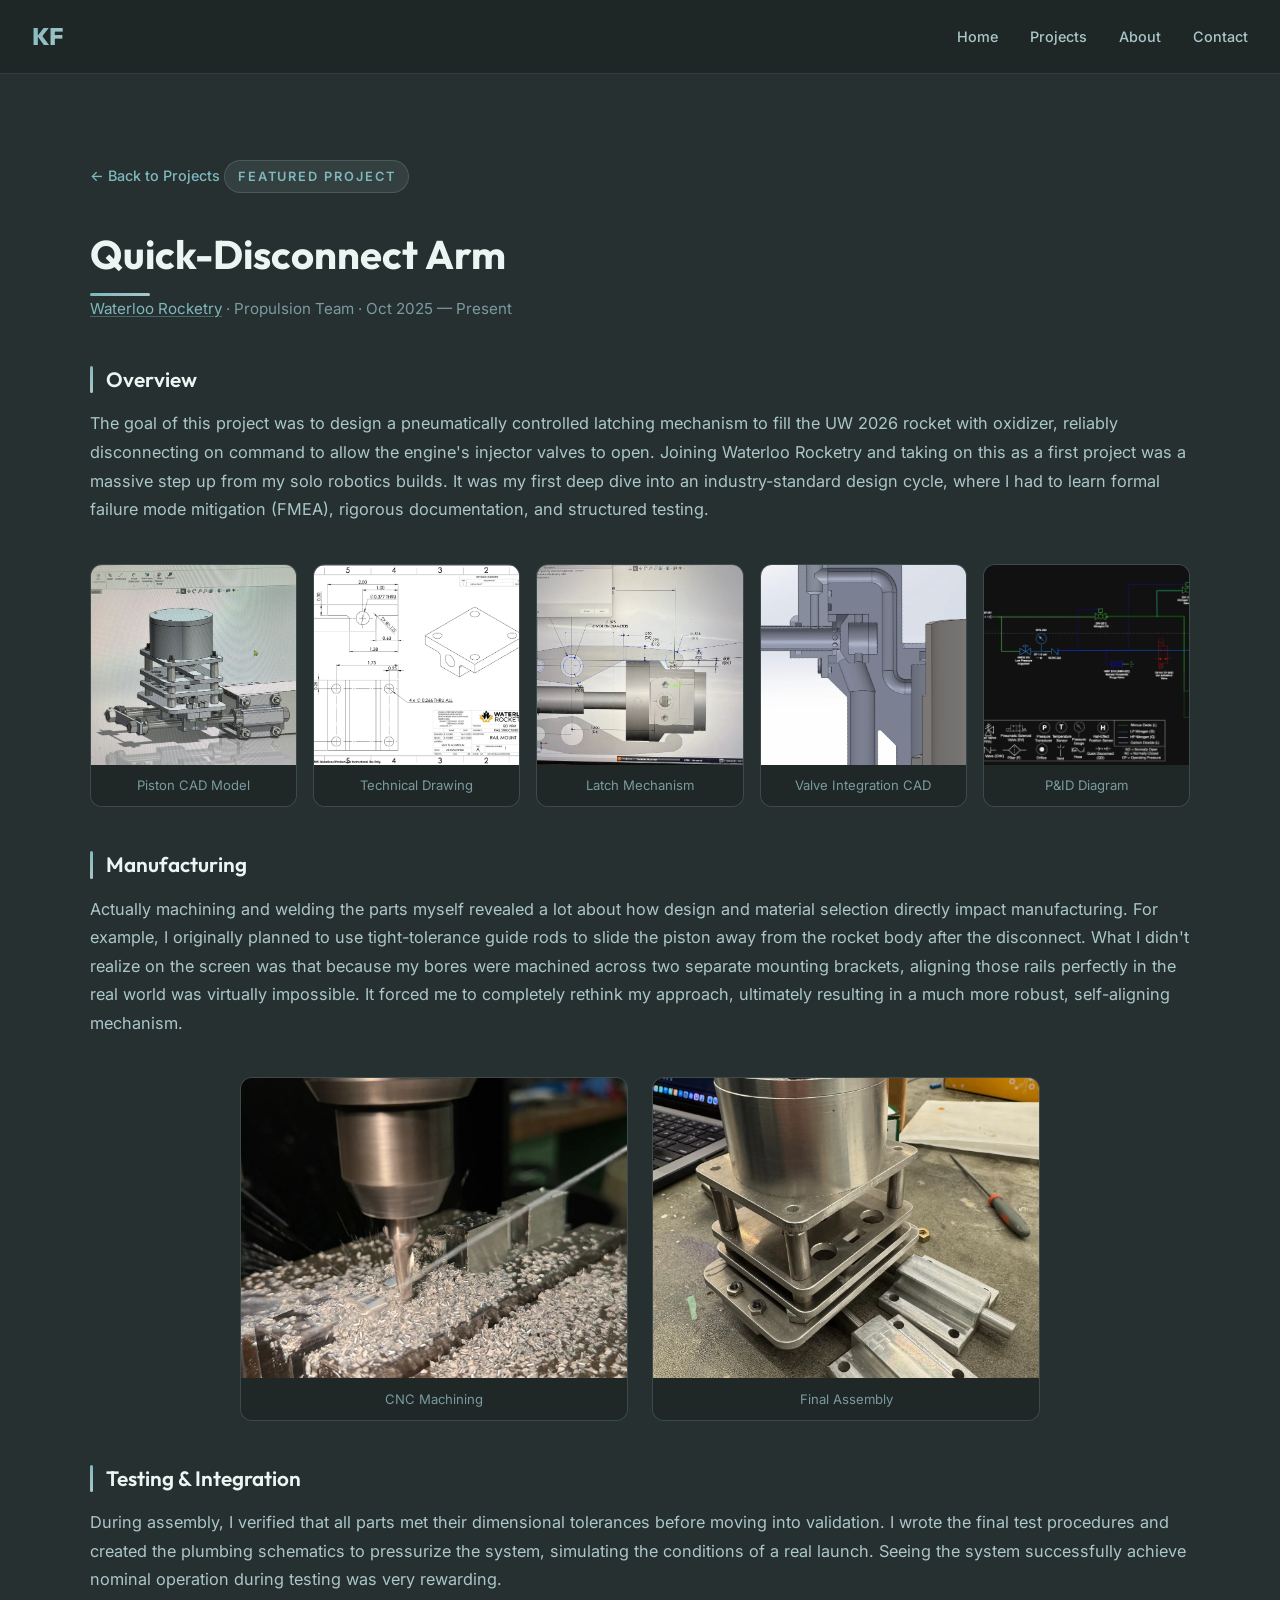
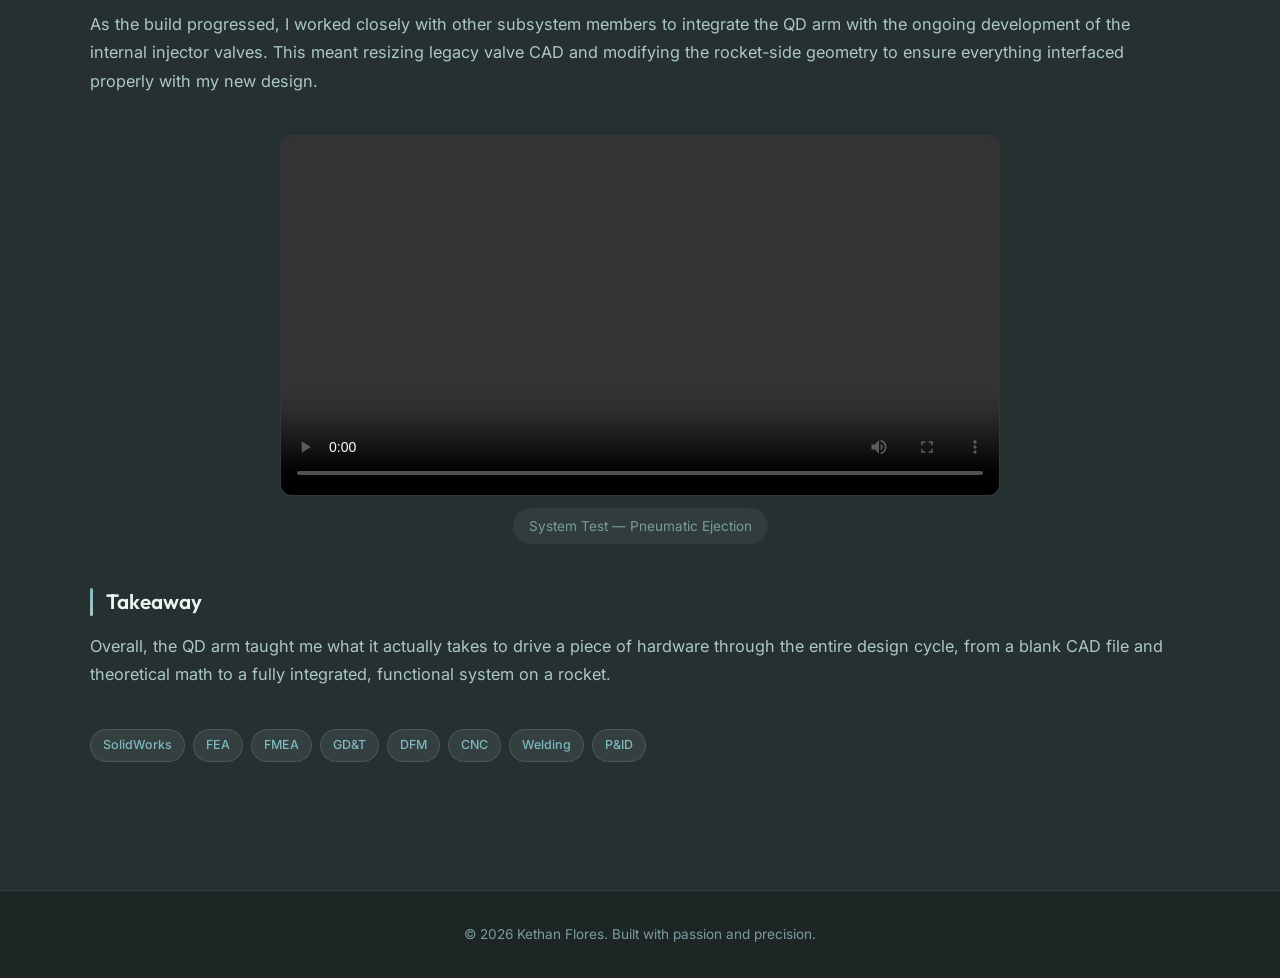
==== qd.html @ 513b64ce "done 2" ====
<!DOCTYPE html>
<html lang="en">
<head>
  <meta charset="UTF-8">
  <meta name="viewport" content="width=device-width, initial-scale=1.0">
  <title>Quick-Disconnect Arm | Kethan Flores</title>
  <meta name="description" content="Deep dive into the Quick-Disconnect Arm — a pneumatically controlled latching mechanism for the UW 2026 rocket oxidizer fill system.">
  <meta property="og:title" content="Quick-Disconnect Arm | Kethan Flores">
  <meta property="og:description" content="Pneumatically controlled latching mechanism for the UW 2026 rocket oxidizer fill system.">
  <meta property="og:type" content="article">
  <link rel="preconnect" href="https://fonts.googleapis.com">
  <link rel="preconnect" href="https://fonts.gstatic.com" crossorigin>
  <link href="https://fonts.googleapis.com/css2?family=Inter:wght@300;400;500;600&family=Outfit:wght@400;500;600;700;800&display=swap" rel="stylesheet">
  <link rel="stylesheet" href="style.css">
</head>
<body>

  <!-- ========== NAV ========== -->
  <nav id="navbar" class="navbar">
    <a href="index.html" class="nav-logo">KF</a>
    <button id="nav-toggle" class="nav-toggle" aria-label="Toggle navigation">
      <span></span><span></span><span></span>
    </button>
    <ul id="nav-links" class="nav-links">
      <li class="nav-close-item"><button id="nav-close" class="nav-close" aria-label="Close menu">&times;</button></li>
      <li><a href="index.html">Home</a></li>
      <li><a href="index.html#projects">Projects</a></li>
      <li><a href="index.html#about">About</a></li>
      <li><a href="index.html#contact">Contact</a></li>
    </ul>
  </nav>

  <!-- ========== PROJECT DETAIL ========== -->
  <section class="section detail-page">
    <div class="container">
      <a href="index.html#projects" class="back-link">&larr; Back to Projects</a>

      <span class="project-label">Featured Project</span>
      <h1 class="section-title detail-title">Quick-Disconnect Arm</h1>
      <p class="project-context"><a href="https://www.waterloorocketry.com/" target="_blank" rel="noopener" class="inline-link">Waterloo Rocketry</a> · Propulsion Team · Oct 2025 — Present</p>

      <!-- Overview -->
      <div class="showcase-block">
        <h2>Overview</h2>
        <p>The goal of this project was to design a pneumatically controlled latching mechanism to fill the UW 2026 rocket with oxidizer, reliably disconnecting on command to allow the engine's injector valves to open. Joining Waterloo Rocketry and taking on this as a first project was a massive step up from my solo robotics builds. It was my first deep dive into an industry-standard design cycle, where I had to learn formal failure mode mitigation (FMEA), rigorous documentation, and structured testing.</p>
      </div>

      <!-- Image Gallery -->
      <div class="showcase-gallery">
        <div class="gallery-item" data-full="assets/qd_piston_cad.webp">
          <img src="assets/qd_piston_cad.webp" alt="QD Arm — Piston CAD model" loading="lazy">
          <span class="gallery-caption">Piston CAD Model</span>
        </div>
        <div class="gallery-item" data-full="assets/qd_drawing.webp">
          <img src="assets/qd_drawing.webp" alt="QD Arm — Technical drawing" loading="lazy">
          <span class="gallery-caption">Technical Drawing</span>
        </div>
        <div class="gallery-item" data-full="assets/qd_latch.webp">
          <img src="assets/qd_latch.webp" alt="QD Arm — Latch mechanism" loading="lazy">
          <span class="gallery-caption">Latch Mechanism</span>
        </div>
        <div class="gallery-item" data-full="assets/qd_valve_integration_cad.webp">
          <img src="assets/qd_valve_integration_cad.webp" alt="QD Arm — Valve integration CAD" loading="lazy">
          <span class="gallery-caption">Valve Integration CAD</span>
        </div>
        <div class="gallery-item" data-full="assets/qd_pid.webp">
          <img src="assets/qd_pid.webp" alt="QD Arm — P&ID diagram" loading="lazy">
          <span class="gallery-caption">P&amp;ID Diagram</span>
        </div>
      </div>

      <!-- Manufacturing -->
      <div class="showcase-block">
        <h2>Manufacturing</h2>
        <p>Actually machining and welding the parts myself revealed a lot about how design and material selection directly impact manufacturing. For example, I originally planned to use tight-tolerance guide rods to slide the piston away from the rocket body after the disconnect. What I didn't realize on the screen was that because my bores were machined across two separate mounting brackets, aligning those rails perfectly in the real world was virtually impossible. It forced me to completely rethink my approach, ultimately resulting in a much more robust, self-aligning mechanism.</p>
      </div>

      <!-- Manufacturing images -->
      <div class="showcase-gallery showcase-gallery--centered">
        <div class="gallery-item gallery-item--wide" data-full="assets/qd_cnc.webp">
          <img src="assets/qd_cnc.webp" alt="QD Arm — CNC machining" loading="lazy">
          <span class="gallery-caption">CNC Machining</span>
        </div>
        <div class="gallery-item gallery-item--wide" data-full="assets/qd_assembly.webp">
          <img src="assets/qd_assembly.webp" alt="QD Arm — Final assembly" loading="lazy">
          <span class="gallery-caption">Final Assembly</span>
        </div>
      </div>

      <!-- Testing & Integration -->
      <div class="showcase-block">
        <h2>Testing &amp; Integration</h2>
        <p>During assembly, I verified that all parts met their dimensional tolerances before moving into validation. I wrote the final test procedures and created the plumbing schematics to pressurize the system, simulating the conditions of a real launch. Seeing the system successfully achieve nominal operation during testing was very rewarding.</p>
        <p>As the build progressed, I worked closely with other subsystem members to integrate the QD arm with the ongoing development of the internal injector valves. This meant resizing legacy valve CAD and modifying the rocket-side geometry to ensure everything interfaced properly with my new design.</p>
      </div>

      <!-- Test video -->
      <div class="showcase-video">
        <video controls preload="auto" playsinline>
          <source src="assets/qd_test.mp4" type="video/mp4">
          <source src="assets/qd_test.mov" type="video/quicktime">
          Your browser does not support the video tag.
        </video>
        <span class="gallery-caption">System Test — Pneumatic Ejection</span>
      </div>

      <!-- Takeaway -->
      <div class="showcase-block">
        <h2>Takeaway</h2>
        <p>Overall, the QD arm taught me what it actually takes to drive a piece of hardware through the entire design cycle, from a blank CAD file and theoretical math to a fully integrated, functional system on a rocket.</p>
      </div>

      <div class="project-tags">
        <span class="tag">SolidWorks</span>
        <span class="tag">FEA</span>
        <span class="tag">FMEA</span>
        <span class="tag">GD&amp;T</span>
        <span class="tag">DFM</span>
        <span class="tag">CNC</span>
        <span class="tag">Welding</span>
        <span class="tag">P&amp;ID</span>
      </div>
    </div>
  </section>

  <!-- ========== FOOTER ========== -->
  <footer class="footer">
    <p>&copy; 2026 Kethan Flores. Built with passion and precision.</p>
  </footer>

  <!-- Lightbox overlay -->
  <div id="lightbox" class="lightbox" aria-hidden="true">
    <button class="lightbox-close" aria-label="Close lightbox">&times;</button>
    <img class="lightbox-img" src="" alt="Full-size image">
  </div>

  <script src="script.js"></script>
</body>
</html>
---- style.css ----
/* ============================================================
   DESIGN TOKENS — Cool Dark Palette
   ============================================================ */
:root {
  /* Palette from palette.png */
  --color-charcoal: #2d3333;
  --color-steel: #415a62;
  --color-grey-blue: #abc7c9;
  --color-offwhite: #e9f6f2;

  /* Derived palette */
  --bg-primary: #1e2525;
  --bg-secondary: #263030;
  --bg-card: rgba(65, 90, 98, 0.18);
  --border-glass: rgba(171, 199, 201, 0.15);
  --text-primary: #e9f6f2;
  --text-secondary: #abc7c9;
  --text-muted: #7a9ba0;
  --accent-1: #abc7c9;
  --accent-2: #7eb8bd;
  --accent-3: #415a62;
  --gradient-hero: linear-gradient(135deg, #1e2525 0%, #263030 40%, #2d3333 100%);
  --gradient-accent: linear-gradient(135deg, var(--accent-2), var(--accent-1));
  --gradient-card: linear-gradient(135deg, rgba(65,90,98,0.12), rgba(171,199,201,0.06));
  --shadow-glow: 0 0 40px rgba(171, 199, 201, 0.08);

  /* Typography */
  --font-heading: 'Outfit', sans-serif;
  --font-body: 'Inter', sans-serif;

  /* Spacing */
  --section-pad: clamp(4rem, 10vw, 8rem);
  --container-max: 1100px;

  /* Transitions */
  --ease-out: cubic-bezier(0.16, 1, 0.3, 1);
}

/* ============================================================
   RESET & BASE
   ============================================================ */
*, *::before, *::after { margin: 0; padding: 0; box-sizing: border-box; }

html {
  scroll-behavior: smooth;
  scroll-padding-top: 5rem;
}

body {
  font-family: var(--font-body);
  background: var(--bg-primary);
  color: var(--text-primary);
  line-height: 1.7;
  overflow-x: hidden;
  -webkit-font-smoothing: antialiased;
}

a { color: inherit; text-decoration: none; }
ul { list-style: none; }
img { max-width: 100%; display: block; }

::selection {
  background: rgba(171, 199, 201, 0.3);
  color: #e9f6f2;
}

/* Inline links (e.g. Waterloo Rocketry) */
.inline-link {
  color: var(--accent-2);
  text-decoration: underline;
  text-decoration-color: rgba(126, 184, 189, 0.4);
  text-underline-offset: 2px;
  transition: text-decoration-color 0.3s;
}

.inline-link:hover {
  text-decoration-color: var(--accent-2);
}

/* ============================================================
   SCROLLBAR
   ============================================================ */
::-webkit-scrollbar { width: 6px; }
::-webkit-scrollbar-track { background: var(--bg-primary); }
::-webkit-scrollbar-thumb { background: var(--accent-3); border-radius: 3px; }

/* ============================================================
   NAVBAR
   ============================================================ */
.navbar {
  position: fixed;
  top: 0; left: 0; right: 0;
  z-index: 1000;
  display: flex;
  align-items: center;
  justify-content: space-between;
  padding: 1rem 2rem;
  backdrop-filter: blur(16px);
  -webkit-backdrop-filter: blur(16px);
  background: rgba(30, 37, 37, 0.85);
  border-bottom: 1px solid var(--border-glass);
  transition: background 0.3s, box-shadow 0.3s;
}

.navbar.scrolled {
  background: rgba(30, 37, 37, 0.95);
  box-shadow: 0 4px 30px rgba(0, 0, 0, 0.2);
}

.nav-logo {
  font-family: var(--font-heading);
  font-weight: 800;
  font-size: 1.5rem;
  background: var(--gradient-accent);
  -webkit-background-clip: text;
  -webkit-text-fill-color: transparent;
  background-clip: text;
}

.nav-links {
  display: flex;
  gap: 2rem;
}

.nav-links a {
  font-size: 0.9rem;
  font-weight: 500;
  color: var(--text-secondary);
  position: relative;
  transition: color 0.3s;
}

.nav-links a::after {
  content: '';
  position: absolute;
  bottom: -4px; left: 0;
  width: 0; height: 2px;
  background: var(--gradient-accent);
  border-radius: 1px;
  transition: width 0.3s var(--ease-out);
}

.nav-links a:hover,
.nav-links a.active {
  color: var(--text-primary);
}

.nav-links a:hover::after,
.nav-links a.active::after {
  width: 100%;
}

/* Mobile toggle */
.nav-toggle {
  display: none;
  background: none;
  border: none;
  cursor: pointer;
  flex-direction: column;
  gap: 5px;
  padding: 4px;
  z-index: 1002;
}

.nav-toggle span {
  display: block;
  width: 24px; height: 2px;
  background: var(--text-primary);
  border-radius: 2px;
  transition: transform 0.3s, opacity 0.3s;
}

.nav-toggle.open span:nth-child(1) { transform: translateY(7px) rotate(45deg); }
.nav-toggle.open span:nth-child(2) { opacity: 0; }
.nav-toggle.open span:nth-child(3) { transform: translateY(-7px) rotate(-45deg); }

/* Close button inside mobile menu — hidden on desktop */
.nav-close-item {
  display: none;
}

.nav-close {
  background: none;
  border: 2px solid var(--border-glass);
  color: var(--text-primary);
  font-size: 1.8rem;
  width: 44px;
  height: 44px;
  border-radius: 50%;
  cursor: pointer;
  display: flex;
  align-items: center;
  justify-content: center;
  transition: border-color 0.3s, background 0.3s;
  line-height: 1;
}

.nav-close:hover {
  border-color: var(--accent-2);
  background: rgba(171, 199, 201, 0.1);
}

/* ============================================================
   HERO
   ============================================================ */
.hero {
  position: relative;
  min-height: 100vh;
  display: flex;
  align-items: center;
  justify-content: center;
  background: var(--gradient-hero);
  overflow: hidden;
}

#hero-canvas {
  position: absolute;
  inset: 0;
  width: 100%;
  height: 100%;
  pointer-events: none;
  opacity: 0.35;
}

.hero-content {
  position: relative;
  z-index: 1;
  display: flex;
  align-items: center;
  gap: 4rem;
  padding: 2rem;
  max-width: var(--container-max);
  width: 100%;
}

.hero-text {
  flex: 1;
}

.hero-greeting {
  font-size: clamp(1rem, 2vw, 1.25rem);
  color: var(--accent-2);
  font-weight: 500;
  letter-spacing: 0.05em;
  margin-bottom: 0.5rem;
}

.hero-name {
  font-family: var(--font-heading);
  font-size: clamp(2.5rem, 7vw, 5rem);
  font-weight: 800;
  line-height: 1.1;
  background: linear-gradient(135deg, #e9f6f2 0%, #abc7c9 50%, #7eb8bd 100%);
  -webkit-background-clip: text;
  -webkit-text-fill-color: transparent;
  background-clip: text;
  margin-bottom: 1rem;
}

.hero-tagline {
  font-size: clamp(1rem, 2.5vw, 1.35rem);
  color: var(--text-secondary);
  font-weight: 300;
  margin-bottom: 0.75rem;
}

.hero-sub {
  font-size: 1rem;
  color: var(--text-muted);
  max-width: 480px;
  margin-bottom: 2rem;
  line-height: 1.6;
}

.hero-links {
  display: flex;
  gap: 1rem;
  flex-wrap: wrap;
}

/* Hero portrait — larger */
.hero-portrait {
  flex: 0 0 340px;
  width: 340px;
  height: 420px;
  border-radius: 24px;
  overflow: hidden;
  border: 3px solid var(--color-steel);
  box-shadow: 0 20px 60px rgba(0, 0, 0, 0.3), 0 0 80px rgba(171, 199, 201, 0.06);
  position: relative;
}

.hero-portrait::before {
  content: '';
  position: absolute;
  inset: -3px;
  border-radius: 27px;
  background: var(--gradient-accent);
  z-index: -1;
  opacity: 0.3;
}

.hero-portrait img {
  width: 100%;
  height: 100%;
  object-fit: cover;
}

/* Buttons */
.btn {
  display: inline-flex;
  align-items: center;
  gap: 0.5rem;
  padding: 0.75rem 1.75rem;
  border-radius: 50px;
  font-family: var(--font-body);
  font-size: 0.95rem;
  font-weight: 600;
  transition: transform 0.3s var(--ease-out), box-shadow 0.3s;
  cursor: pointer;
}

.btn-primary {
  background: var(--gradient-accent);
  color: #1e2525;
  border: none;
}

.btn-primary:hover {
  transform: translateY(-2px);
  box-shadow: 0 8px 30px rgba(171, 199, 201, 0.25);
}

.btn-outline {
  background: transparent;
  color: var(--text-primary);
  border: 1.5px solid var(--border-glass);
  backdrop-filter: blur(8px);
}

.btn-outline:hover {
  border-color: var(--accent-1);
  transform: translateY(-2px);
  box-shadow: 0 8px 30px rgba(171, 199, 201, 0.1);
}

/* Scroll indicator */
.scroll-indicator {
  position: absolute;
  bottom: 2rem;
  left: 50%;
  transform: translateX(-50%);
  z-index: 1;
}

.scroll-indicator span {
  display: block;
  width: 24px; height: 40px;
  border: 2px solid var(--text-muted);
  border-radius: 12px;
  position: relative;
}

.scroll-indicator span::after {
  content: '';
  position: absolute;
  top: 6px; left: 50%;
  transform: translateX(-50%);
  width: 4px; height: 8px;
  background: var(--accent-1);
  border-radius: 2px;
  animation: scrollPulse 2s ease-in-out infinite;
}

@keyframes scrollPulse {
  0%, 100% { opacity: 1; transform: translateX(-50%) translateY(0); }
  50% { opacity: 0.3; transform: translateX(-50%) translateY(12px); }
}

/* ============================================================
   SECTIONS (shared)
   ============================================================ */
.section {
  padding: var(--section-pad) 2rem;
}

.container {
  max-width: var(--container-max);
  margin: 0 auto;
}

.section-title {
  font-family: var(--font-heading);
  font-size: clamp(1.75rem, 4vw, 2.5rem);
  font-weight: 700;
  margin-bottom: 1rem;
  position: relative;
  display: inline-block;
  color: var(--text-primary);
}

.section-title::after {
  content: '';
  position: absolute;
  bottom: -8px; left: 0;
  width: 60px; height: 3px;
  background: var(--gradient-accent);
  border-radius: 2px;
}

/* Centered section titles — override underline position */
.section-title[style*="text-align:center"]::after {
  left: 50%;
  transform: translateX(-50%);
}

/* Glass cards */
.glass-card {
  background: var(--gradient-card);
  border: 1px solid var(--border-glass);
  backdrop-filter: blur(12px);
  -webkit-backdrop-filter: blur(12px);
  border-radius: 16px;
  padding: 2rem;
  transition: transform 0.4s var(--ease-out), border-color 0.4s, box-shadow 0.4s;
}

.glass-card:hover {
  transform: translateY(-4px);
  border-color: rgba(171, 199, 201, 0.3);
  box-shadow: var(--shadow-glow);
}

/* ============================================================
   PROJECT CARDS — Main page compact layout
   ============================================================ */
.projects-section {
  background: var(--bg-secondary);
}

.projects-intro {
  text-align: center;
  color: var(--text-secondary);
  font-size: 1.1rem;
  margin-bottom: 3rem;
}

.project-cards {
  display: flex;
  flex-direction: column;
  gap: 2.5rem;
}

.project-card {
  display: grid;
  grid-template-columns: 420px 1fr;
  gap: 2.5rem;
  background: var(--gradient-card);
  border: 1px solid var(--border-glass);
  border-radius: 20px;
  overflow: hidden;
  transition: border-color 0.4s, box-shadow 0.4s;
}

.project-card:hover {
  border-color: rgba(171, 199, 201, 0.3);
  box-shadow: 0 12px 50px rgba(0, 0, 0, 0.2), var(--shadow-glow);
}

.project-card--reverse {
  grid-template-columns: 1fr 420px;
}

.project-card--reverse .project-card__image {
  order: 2;
}

.project-card--reverse .project-card__body {
  order: 1;
}

.project-card__image {
  overflow: hidden;
  min-height: 320px;
}

.project-card__image img {
  width: 100%;
  height: 100%;
  object-fit: cover;
  transition: transform 0.6s var(--ease-out);
}

.project-card:hover .project-card__image img {
  transform: scale(1.04);
}

.project-card__body {
  padding: 2rem 2.5rem 2rem 0;
  display: flex;
  flex-direction: column;
  justify-content: center;
  text-align: left;
}

.project-card--reverse .project-card__body {
  padding: 2rem 0 2rem 2.5rem;
}

.project-card__title {
  font-family: var(--font-heading);
  font-size: 1.6rem;
  font-weight: 700;
  color: var(--text-primary);
  margin-bottom: 0.5rem;
}

.project-card__context {
  color: var(--text-muted);
  font-size: 0.9rem;
  margin-bottom: 1rem;
}

.project-card__desc {
  color: var(--text-secondary);
  font-size: 0.98rem;
  line-height: 1.7;
  margin-bottom: 1.25rem;
  text-align: left;
}

.project-card__cta {
  align-self: flex-start;
  margin-top: 0.75rem;
}

/* Project label (pill) — always above the title as block */
.project-label {
  display: inline-block;
  width: fit-content;
  align-self: flex-start;
  font-size: 0.8rem;
  font-weight: 600;
  text-transform: uppercase;
  letter-spacing: 0.15em;
  color: var(--accent-2);
  margin-bottom: 0.5rem;
  padding: 0.3rem 0.8rem;
  background: rgba(171, 199, 201, 0.1);
  border: 1px solid rgba(171, 199, 201, 0.2);
  border-radius: 50px;
}

.project-context {
  color: var(--text-muted);
  font-size: 0.95rem;
  margin-bottom: 2.5rem;
  font-weight: 400;
  text-align: left;
}

/* ============================================================
   PROJECT SHOWCASE — Detail pages
   ============================================================ */
.project-showcase {
  background: var(--bg-secondary);
}

.project-showcase--alt {
  background: var(--bg-primary);
}

/* Showcase text blocks */
.showcase-block {
  margin-bottom: 2.5rem;
  text-align: left;
}

.showcase-block h2,
.showcase-block h3 {
  font-family: var(--font-heading);
  font-size: 1.3rem;
  font-weight: 600;
  margin-bottom: 0.75rem;
  color: var(--text-primary);
  position: relative;
  padding-left: 1rem;
}

.showcase-block h2::before,
.showcase-block h3::before {
  content: '';
  position: absolute;
  left: 0;
  top: 4px;
  bottom: 4px;
  width: 3px;
  background: var(--gradient-accent);
  border-radius: 2px;
}

.showcase-block p {
  color: var(--text-secondary);
  font-size: 1.02rem;
  line-height: 1.75;
  margin-bottom: 1rem;
  text-align: left;
}

.showcase-body {
  color: var(--text-secondary);
  font-size: 1.02rem;
  line-height: 1.75;
  margin-bottom: 1.5rem;
  text-align: left;
}

/* ============================================================
   IMAGE GALLERY
   ============================================================ */
.showcase-gallery {
  display: grid;
  grid-template-columns: repeat(auto-fill, minmax(200px, 1fr));
  gap: 1rem;
  margin-bottom: 2.5rem;
}

.showcase-gallery--wide {
  grid-template-columns: repeat(auto-fill, minmax(300px, 1fr));
}

/* Centered gallery — for manufacturing images */
.showcase-gallery--centered {
  display: grid;
  grid-template-columns: repeat(2, 1fr);
  gap: 1.5rem;
  margin-bottom: 2.5rem;
  max-width: 800px;
  margin-left: auto;
  margin-right: auto;
}

.gallery-item {
  position: relative;
  border-radius: 12px;
  overflow: hidden;
  border: 1px solid var(--border-glass);
  cursor: pointer;
  transition: box-shadow 0.4s var(--ease-out);
  background: rgba(65, 90, 98, 0.1);
}

/* FIX: No translateY or scale on hover — only box-shadow to avoid layout shift and text transform weirdness */
.gallery-item:hover {
  box-shadow: 0 12px 40px rgba(0, 0, 0, 0.2), 0 0 30px rgba(171, 199, 201, 0.06);
}

.gallery-item img {
  width: 100%;
  height: 200px;
  object-fit: cover;
  transition: transform 0.6s var(--ease-out);
}

.gallery-item:hover img {
  transform: scale(1.05);
}

.gallery-item--wide img {
  height: 300px;
}

.gallery-item--hero img {
  height: 400px;
}

.gallery-caption {
  display: block;
  padding: 0.6rem 0.8rem;
  font-size: 0.82rem;
  color: var(--text-muted);
  background: rgba(30, 37, 37, 0.85);
  text-align: center;
}

/* ============================================================
   VIDEO
   ============================================================ */
.showcase-video {
  margin-bottom: 2.5rem;
  text-align: center;
}

.showcase-video video {
  width: 100%;
  max-width: 720px;
  border-radius: 12px;
  border: 1px solid var(--border-glass);
  background: #1a2020;
  margin: 0 auto;
  display: block;
}

.showcase-video .gallery-caption {
  display: inline-block;
  margin-top: 0.75rem;
  padding: 0.4rem 1rem;
  background: rgba(171, 199, 201, 0.08);
  border-radius: 50px;
  font-size: 0.85rem;
}

/* ============================================================
   PROJECT TAGS
   ============================================================ */
.project-tags {
  display: flex;
  flex-wrap: wrap;
  gap: 0.5rem;
  margin-top: 0.5rem;
}

.tag {
  display: inline-block;
  padding: 0.3rem 0.75rem;
  font-size: 0.78rem;
  font-weight: 500;
  border-radius: 50px;
  background: rgba(171, 199, 201, 0.1);
  color: var(--accent-2);
  border: 1px solid rgba(171, 199, 201, 0.18);
  transition: background 0.3s;
}

.tag:hover {
  background: rgba(171, 199, 201, 0.2);
}

/* ============================================================
   DETAIL PAGE — shared styles for qd.html, tgse.html
   ============================================================ */
.detail-page {
  padding-top: calc(var(--section-pad) + 2rem);
  background: var(--bg-secondary);
}

.detail-title {
  display: block;
  margin-bottom: 0.5rem;
}

.back-link {
  display: inline-flex;
  align-items: center;
  gap: 0.5rem;
  color: var(--accent-2);
  font-size: 0.9rem;
  font-weight: 500;
  margin-bottom: 2rem;
  transition: color 0.3s;
}

.back-link:hover {
  color: var(--text-primary);
}

/* ============================================================
   ABOUT
   ============================================================ */
.about {
  background: var(--bg-secondary);
}

.about-layout {
  display: grid;
  grid-template-columns: 280px 1fr;
  gap: 3rem;
  align-items: center;
}

.about-portrait {
  width: 280px;
  height: 350px;
  border-radius: 20px;
  overflow: hidden;
  border: 3px solid var(--color-steel);
  box-shadow: 0 20px 60px rgba(0, 0, 0, 0.25), 0 0 60px rgba(171, 199, 201, 0.04);
  position: relative;
}

.about-portrait::before {
  content: '';
  position: absolute;
  inset: -3px;
  border-radius: 23px;
  background: var(--gradient-accent);
  z-index: -1;
  opacity: 0.2;
}

.about-portrait img {
  width: 100%;
  height: 100%;
  object-fit: cover;
}

.about-text .section-title {
  margin-bottom: 1.5rem;
}

.about-text p {
  color: var(--text-secondary);
  margin-bottom: 1rem;
  font-size: 1.02rem;
  line-height: 1.75;
  text-align: left;
}

.about-text strong {
  color: var(--text-primary);
}

/* ============================================================
   CONTACT
   ============================================================ */
.contact {
  background: var(--bg-primary);
  text-align: center;
}

.contact-intro {
  color: var(--text-secondary);
  font-size: 1.1rem;
  margin-bottom: 2.5rem;
}

.contact-links {
  display: grid;
  grid-template-columns: repeat(auto-fit, minmax(220px, 1fr));
  gap: 1.5rem;
  max-width: 800px;
  margin: 0 auto;
}

.contact-card {
  display: flex;
  flex-direction: column;
  align-items: center;
  gap: 0.5rem;
  text-align: center;
  cursor: pointer;
}

.contact-icon {
  font-size: 2rem;
}

.contact-label {
  font-family: var(--font-heading);
  font-weight: 600;
  font-size: 1rem;
}

.contact-value {
  color: var(--text-secondary);
  font-size: 0.88rem;
}

/* ============================================================
   FOOTER
   ============================================================ */
.footer {
  text-align: center;
  padding: 2rem;
  color: var(--text-muted);
  font-size: 0.85rem;
  border-top: 1px solid var(--border-glass);
}

/* ============================================================
   LIGHTBOX
   ============================================================ */
.lightbox {
  position: fixed;
  inset: 0;
  z-index: 9999;
  background: rgba(30, 37, 37, 0.92);
  backdrop-filter: blur(8px);
  display: flex;
  align-items: center;
  justify-content: center;
  opacity: 0;
  pointer-events: none;
  transition: opacity 0.3s ease;
}

.lightbox.active {
  opacity: 1;
  pointer-events: auto;
}

.lightbox-close {
  position: absolute;
  top: 1.5rem;
  right: 2rem;
  font-size: 2.5rem;
  color: var(--color-offwhite);
  background: none;
  border: none;
  cursor: pointer;
  z-index: 10;
  transition: color 0.3s;
  line-height: 1;
}

.lightbox-close:hover {
  color: #fff;
}

.lightbox-img {
  max-width: 90vw;
  max-height: 85vh;
  border-radius: 8px;
  box-shadow: 0 20px 80px rgba(0,0,0,0.4);
  object-fit: contain;
}

/* ============================================================
   REVEAL ANIMATION
   ============================================================ */
.reveal {
  opacity: 0;
  transform: translateY(30px);
  transition: opacity 0.8s var(--ease-out), transform 0.8s var(--ease-out);
}

.reveal.visible {
  opacity: 1;
  transform: translateY(0);
}

/* stagger children */
.reveal:nth-child(2) { transition-delay: 0.1s; }
.reveal:nth-child(3) { transition-delay: 0.2s; }

/* ============================================================
   RESPONSIVE
   ============================================================ */
@media (max-width: 768px) {
  .nav-toggle { display: flex; }

  .nav-links {
    position: fixed;
    top: 0; right: -100%;
    width: 70%;
    height: 100vh;
    flex-direction: column;
    justify-content: center;
    align-items: center;
    background: rgba(30, 37, 37, 0.97);
    backdrop-filter: blur(20px);
    -webkit-backdrop-filter: blur(20px);
    transition: right 0.4s var(--ease-out);
    gap: 2.5rem;
  }

  .nav-links.open { right: 0; }
  .nav-links a { font-size: 1.2rem; }

  /* Show close button inside mobile menu */
  .nav-close-item {
    display: block;
    position: absolute;
    top: 1.5rem;
    right: 1.5rem;
  }

  /* Hero stacking */
  .hero-content {
    flex-direction: column-reverse;
    text-align: center;
    gap: 2rem;
  }

  .hero-portrait {
    flex: 0 0 240px;
    width: 240px;
    height: 300px;
  }

  .hero-sub {
    margin-left: auto;
    margin-right: auto;
  }

  .hero-links {
    justify-content: center;
  }

  /* Project cards — stack to single column */
  .project-card,
  .project-card--reverse {
    grid-template-columns: 1fr;
  }

  .project-card__image {
    min-height: 220px;
    max-height: 280px;
  }

  .project-card__body,
  .project-card--reverse .project-card__body {
    padding: 1.5rem;
  }

  .project-card--reverse .project-card__image {
    order: 0;
  }

  .project-card--reverse .project-card__body {
    order: 0;
  }

  /* About stacking */
  .about-layout {
    grid-template-columns: 1fr;
    text-align: left;
  }

  .about-portrait {
    width: 220px;
    height: 280px;
    margin: 0 auto;
  }

  .about-text .section-title::after {
    left: 0;
    transform: none;
  }

  /* Gallery adjustments */
  .showcase-gallery {
    grid-template-columns: repeat(auto-fill, minmax(150px, 1fr));
  }

  .showcase-gallery--centered {
    grid-template-columns: 1fr;
    max-width: 400px;
  }

  .gallery-item img {
    height: 160px;
  }

  .gallery-item--wide img {
    height: 220px;
  }

  .gallery-item--hero img {
    height: 280px;
  }
}

@media (max-width: 480px) {
  .navbar { padding: 0.75rem 1.25rem; }
  .section { padding: var(--section-pad) 1.25rem; }
  .glass-card { padding: 1.5rem; }
  .hero-links { flex-direction: column; align-items: center; }
  .contact-links { grid-template-columns: 1fr; }

  .showcase-gallery,
  .showcase-gallery--centered {
    grid-template-columns: 1fr;
  }

  .gallery-item img,
  .gallery-item--wide img,
  .gallery-item--hero img {
    height: 200px;
  }

  .project-card__image {
    min-height: 180px;
    max-height: 240px;
  }
}
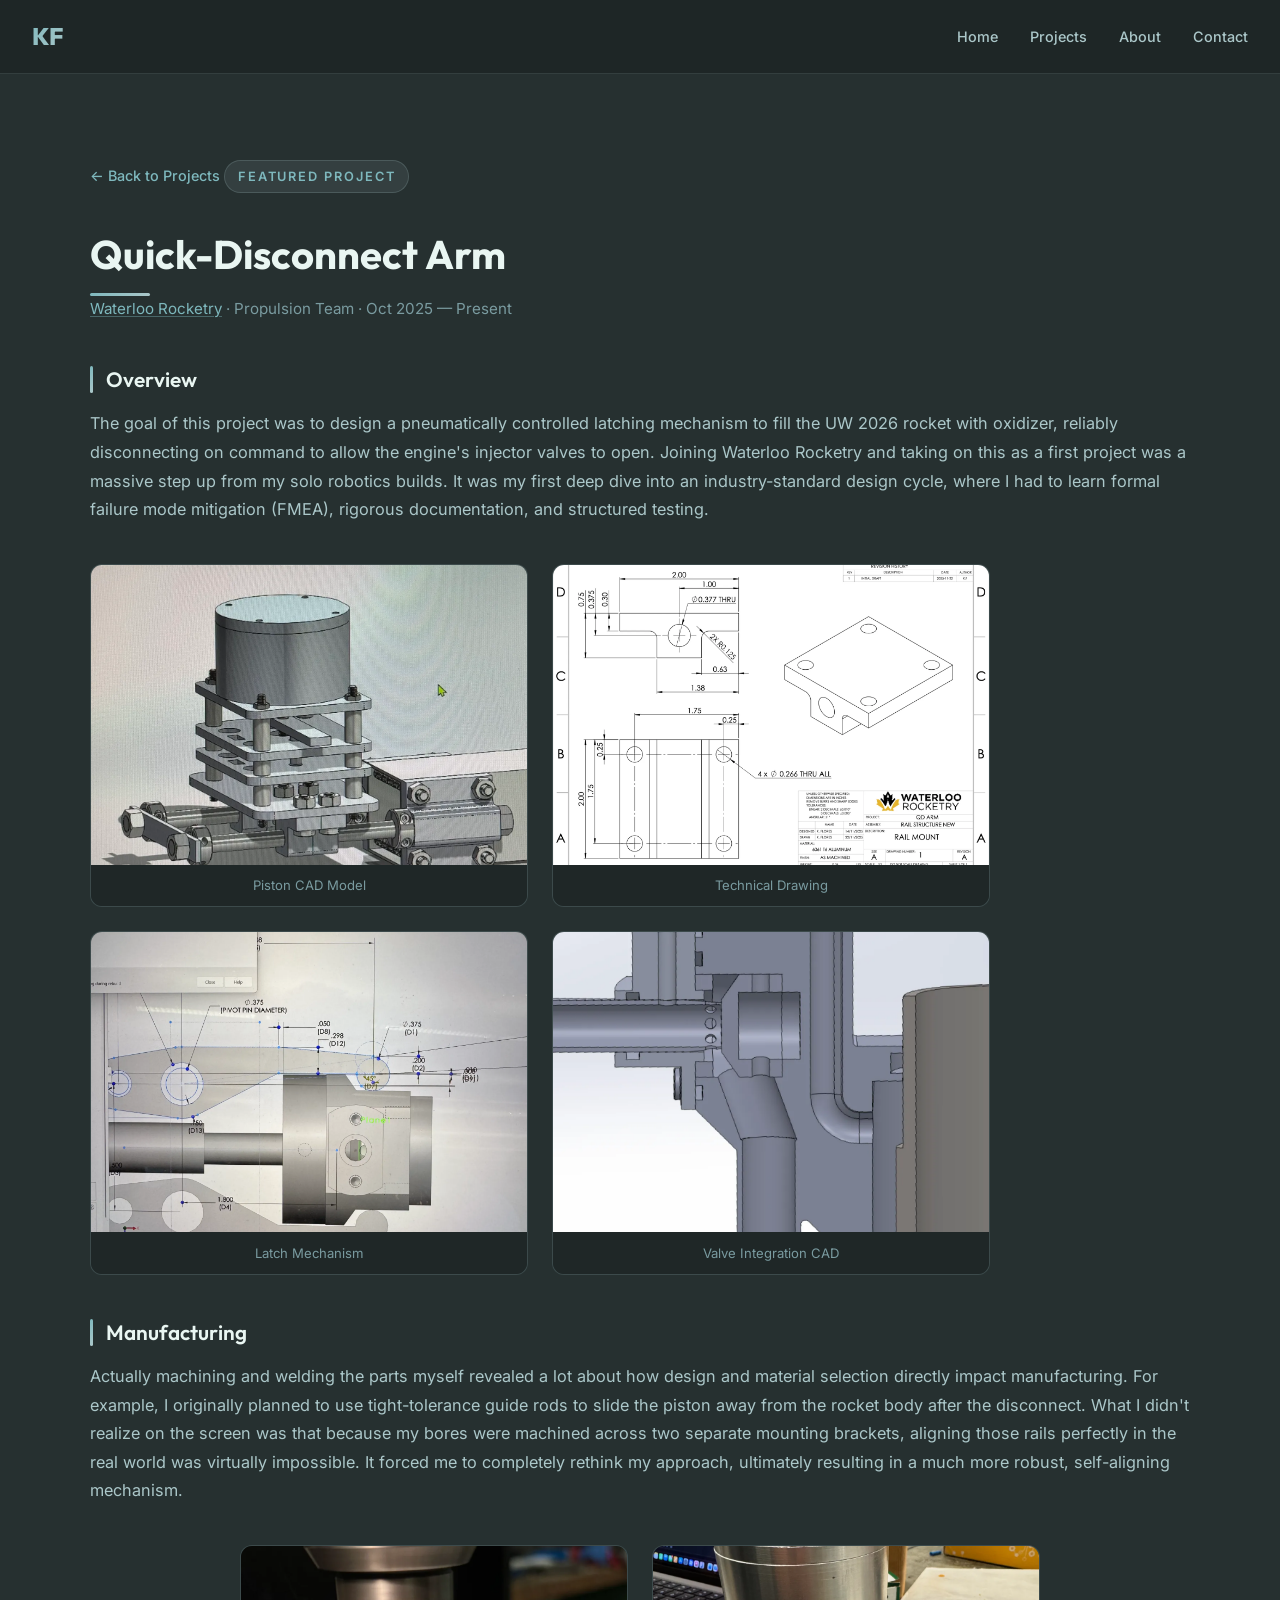
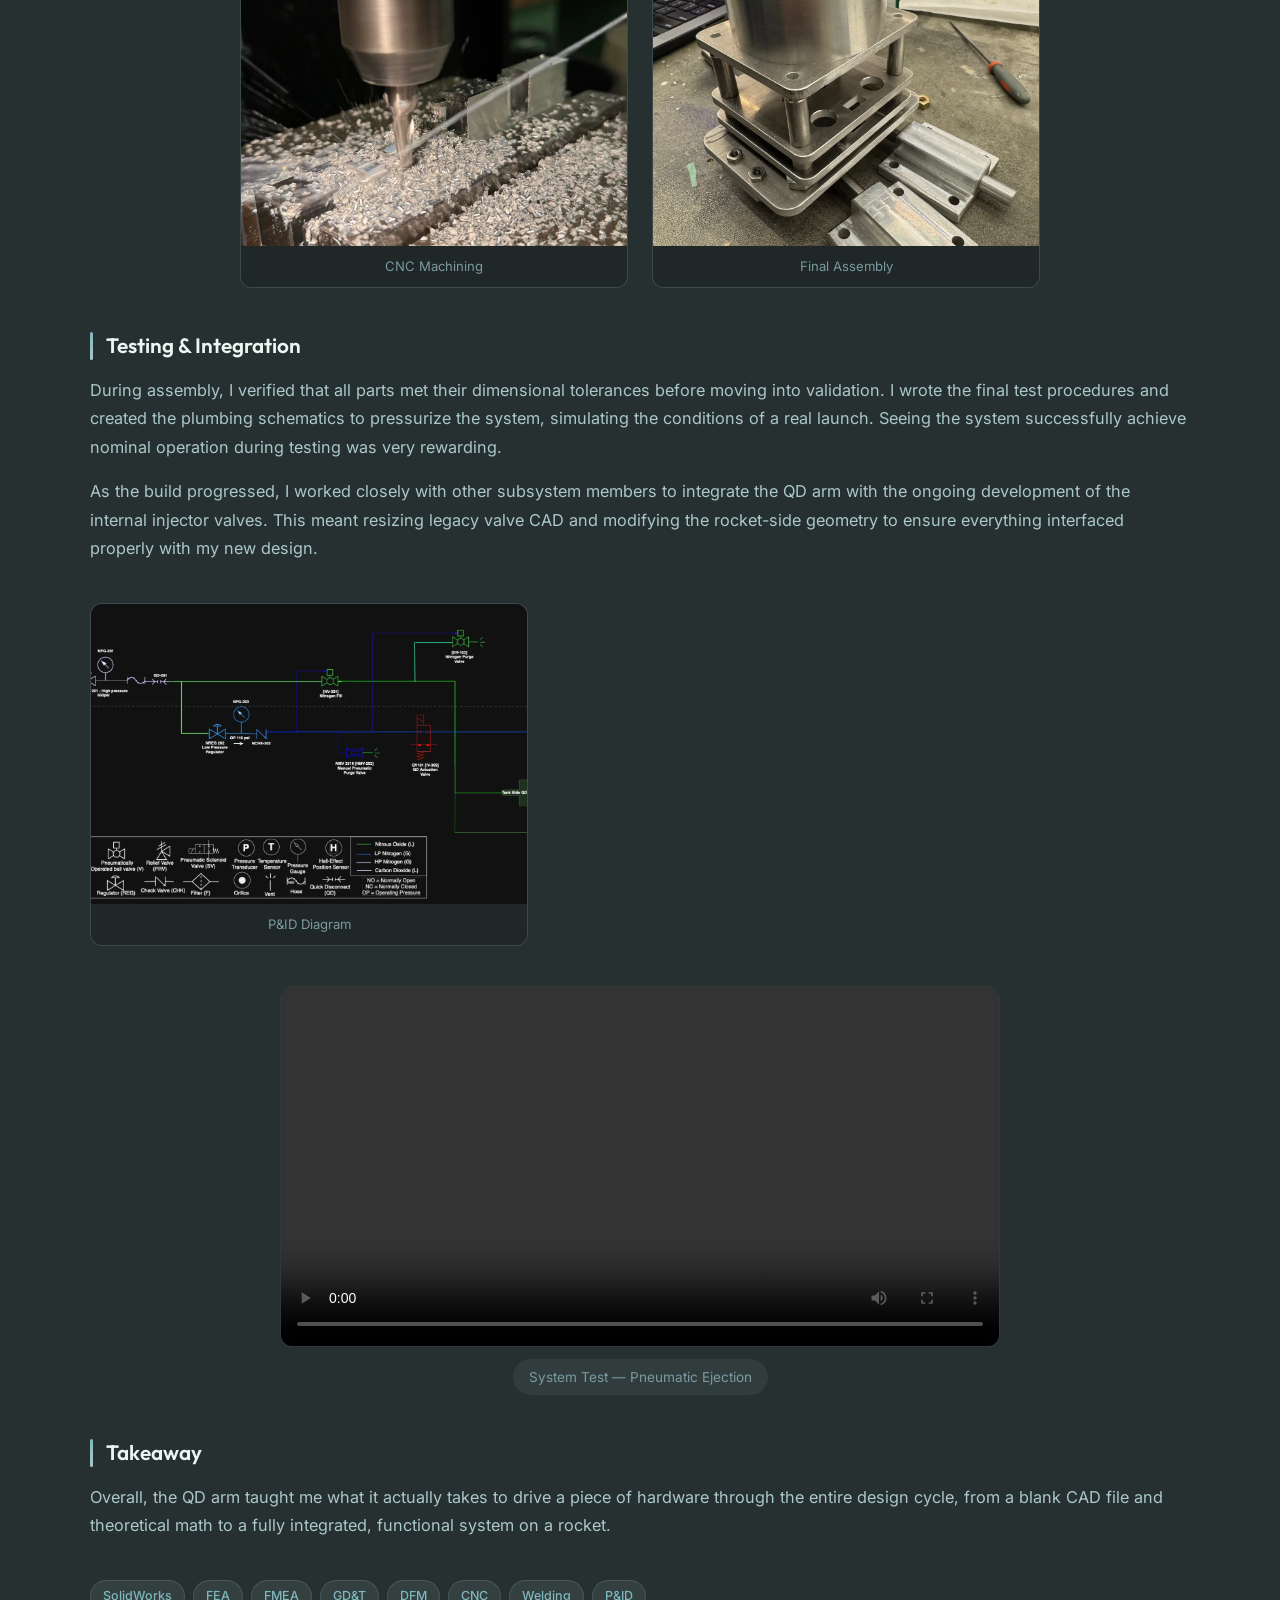
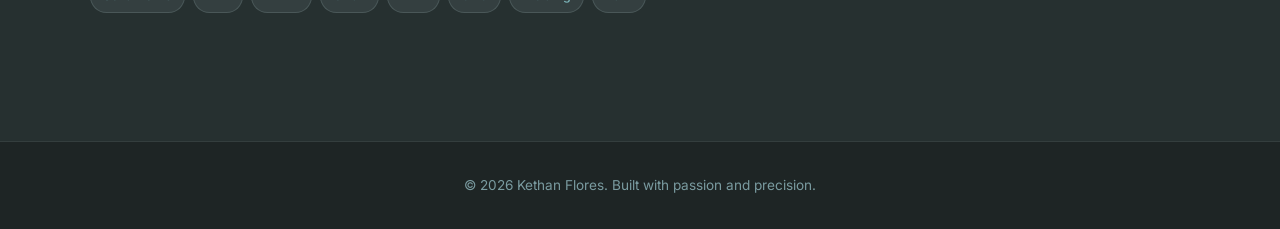
==== commit 998a35bd: "yyyy" ====
--- a/qd.html
+++ b/qd.html
@@ -46,26 +46,22 @@
       </div>
 
       <!-- Image Gallery -->
-      <div class="showcase-gallery">
-        <div class="gallery-item" data-full="assets/qd_piston_cad.webp">
+      <div class="showcase-gallery showcase-gallery--2col">
+        <div class="gallery-item gallery-item--wide" data-full="assets/qd_piston_cad.webp">
           <img src="assets/qd_piston_cad.webp" alt="QD Arm — Piston CAD model" loading="lazy">
           <span class="gallery-caption">Piston CAD Model</span>
         </div>
-        <div class="gallery-item" data-full="assets/qd_drawing.webp">
+        <div class="gallery-item gallery-item--wide" data-full="assets/qd_drawing.webp">
           <img src="assets/qd_drawing.webp" alt="QD Arm — Technical drawing" loading="lazy">
           <span class="gallery-caption">Technical Drawing</span>
         </div>
-        <div class="gallery-item" data-full="assets/qd_latch.webp">
+        <div class="gallery-item gallery-item--wide" data-full="assets/qd_latch.webp">
           <img src="assets/qd_latch.webp" alt="QD Arm — Latch mechanism" loading="lazy">
           <span class="gallery-caption">Latch Mechanism</span>
         </div>
-        <div class="gallery-item" data-full="assets/qd_valve_integration_cad.webp">
+        <div class="gallery-item gallery-item--wide" data-full="assets/qd_valve_integration_cad.webp">
           <img src="assets/qd_valve_integration_cad.webp" alt="QD Arm — Valve integration CAD" loading="lazy">
           <span class="gallery-caption">Valve Integration CAD</span>
-        </div>
-        <div class="gallery-item" data-full="assets/qd_pid.webp">
-          <img src="assets/qd_pid.webp" alt="QD Arm — P&ID diagram" loading="lazy">
-          <span class="gallery-caption">P&amp;ID Diagram</span>
         </div>
       </div>
 
@@ -92,6 +88,14 @@
         <h2>Testing &amp; Integration</h2>
         <p>During assembly, I verified that all parts met their dimensional tolerances before moving into validation. I wrote the final test procedures and created the plumbing schematics to pressurize the system, simulating the conditions of a real launch. Seeing the system successfully achieve nominal operation during testing was very rewarding.</p>
         <p>As the build progressed, I worked closely with other subsystem members to integrate the QD arm with the ongoing development of the internal injector valves. This meant resizing legacy valve CAD and modifying the rocket-side geometry to ensure everything interfaced properly with my new design.</p>
+      </div>
+
+      <!-- P&ID Diagram -->
+      <div class="showcase-gallery showcase-gallery--2col">
+        <div class="gallery-item gallery-item--wide" data-full="assets/qd_pid.webp">
+          <img src="assets/qd_pid.webp" alt="QD Arm — P&ID diagram" loading="lazy">
+          <span class="gallery-caption">P&amp;ID Diagram</span>
+        </div>
       </div>
 
       <!-- Test video -->
--- a/style.css
+++ b/style.css
@@ -278,32 +278,60 @@
   flex-wrap: wrap;
 }
 
-/* Hero portrait — larger */
+/* Hero portraits — side-by-side dual-image layout */
+.hero-portraits {
+  display: flex;
+  gap: 1.25rem;
+  align-items: flex-end;
+  flex: 0 0 auto;
+}
+
 .hero-portrait {
-  flex: 0 0 340px;
-  width: 340px;
-  height: 420px;
-  border-radius: 24px;
+  border-radius: 18px;
   overflow: hidden;
-  border: 3px solid var(--color-steel);
-  box-shadow: 0 20px 60px rgba(0, 0, 0, 0.3), 0 0 80px rgba(171, 199, 201, 0.06);
+  border: 2px solid var(--color-steel);
+  box-shadow: 0 16px 50px rgba(0, 0, 0, 0.3), 0 0 60px rgba(171, 199, 201, 0.06);
+  transition: transform 0.5s var(--ease-out), box-shadow 0.5s var(--ease-out);
   position: relative;
 }
 
 .hero-portrait::before {
   content: '';
   position: absolute;
-  inset: -3px;
-  border-radius: 27px;
+  inset: -2px;
+  border-radius: 20px;
   background: var(--gradient-accent);
   z-index: -1;
-  opacity: 0.3;
+  opacity: 0.25;
 }
 
 .hero-portrait img {
   width: 100%;
   height: 100%;
   object-fit: cover;
+  display: block;
+}
+
+.hero-portrait:hover {
+  transform: translateY(-4px);
+  box-shadow: 0 20px 60px rgba(0, 0, 0, 0.35), 0 0 80px rgba(171, 199, 201, 0.1);
+}
+
+/* Primary — larger face portrait */
+.hero-portrait--primary {
+  width: 260px;
+  height: 360px;
+}
+
+/* Secondary — smaller action shot, slightly shorter for visual rhythm */
+.hero-portrait--secondary {
+  width: 180px;
+  height: 280px;
+  border-color: rgba(65, 90, 98, 0.7);
+}
+
+.hero-portrait--secondary::before {
+  opacity: 0.15;
 }
 
 /* Buttons */
@@ -629,6 +657,13 @@
   grid-template-columns: repeat(auto-fill, minmax(300px, 1fr));
 }
 
+/* 2-column gallery — bigger thumbnails, exactly 2 per row */
+.showcase-gallery--2col {
+  grid-template-columns: repeat(2, 1fr);
+  gap: 1.5rem;
+  max-width: 900px;
+}
+
 /* Centered gallery — for manufacturing images */
 .showcase-gallery--centered {
   display: grid;
@@ -982,10 +1017,18 @@
     gap: 2rem;
   }
 
-  .hero-portrait {
-    flex: 0 0 240px;
-    width: 240px;
-    height: 300px;
+  .hero-portraits {
+    justify-content: center;
+  }
+
+  .hero-portrait--primary {
+    width: 200px;
+    height: 270px;
+  }
+
+  .hero-portrait--secondary {
+    width: 140px;
+    height: 210px;
   }
 
   .hero-sub {
@@ -1046,6 +1089,10 @@
   .showcase-gallery--centered {
     grid-template-columns: 1fr;
     max-width: 400px;
+  }
+
+  .showcase-gallery--2col {
+    grid-template-columns: 1fr;
   }
 
   .gallery-item img {
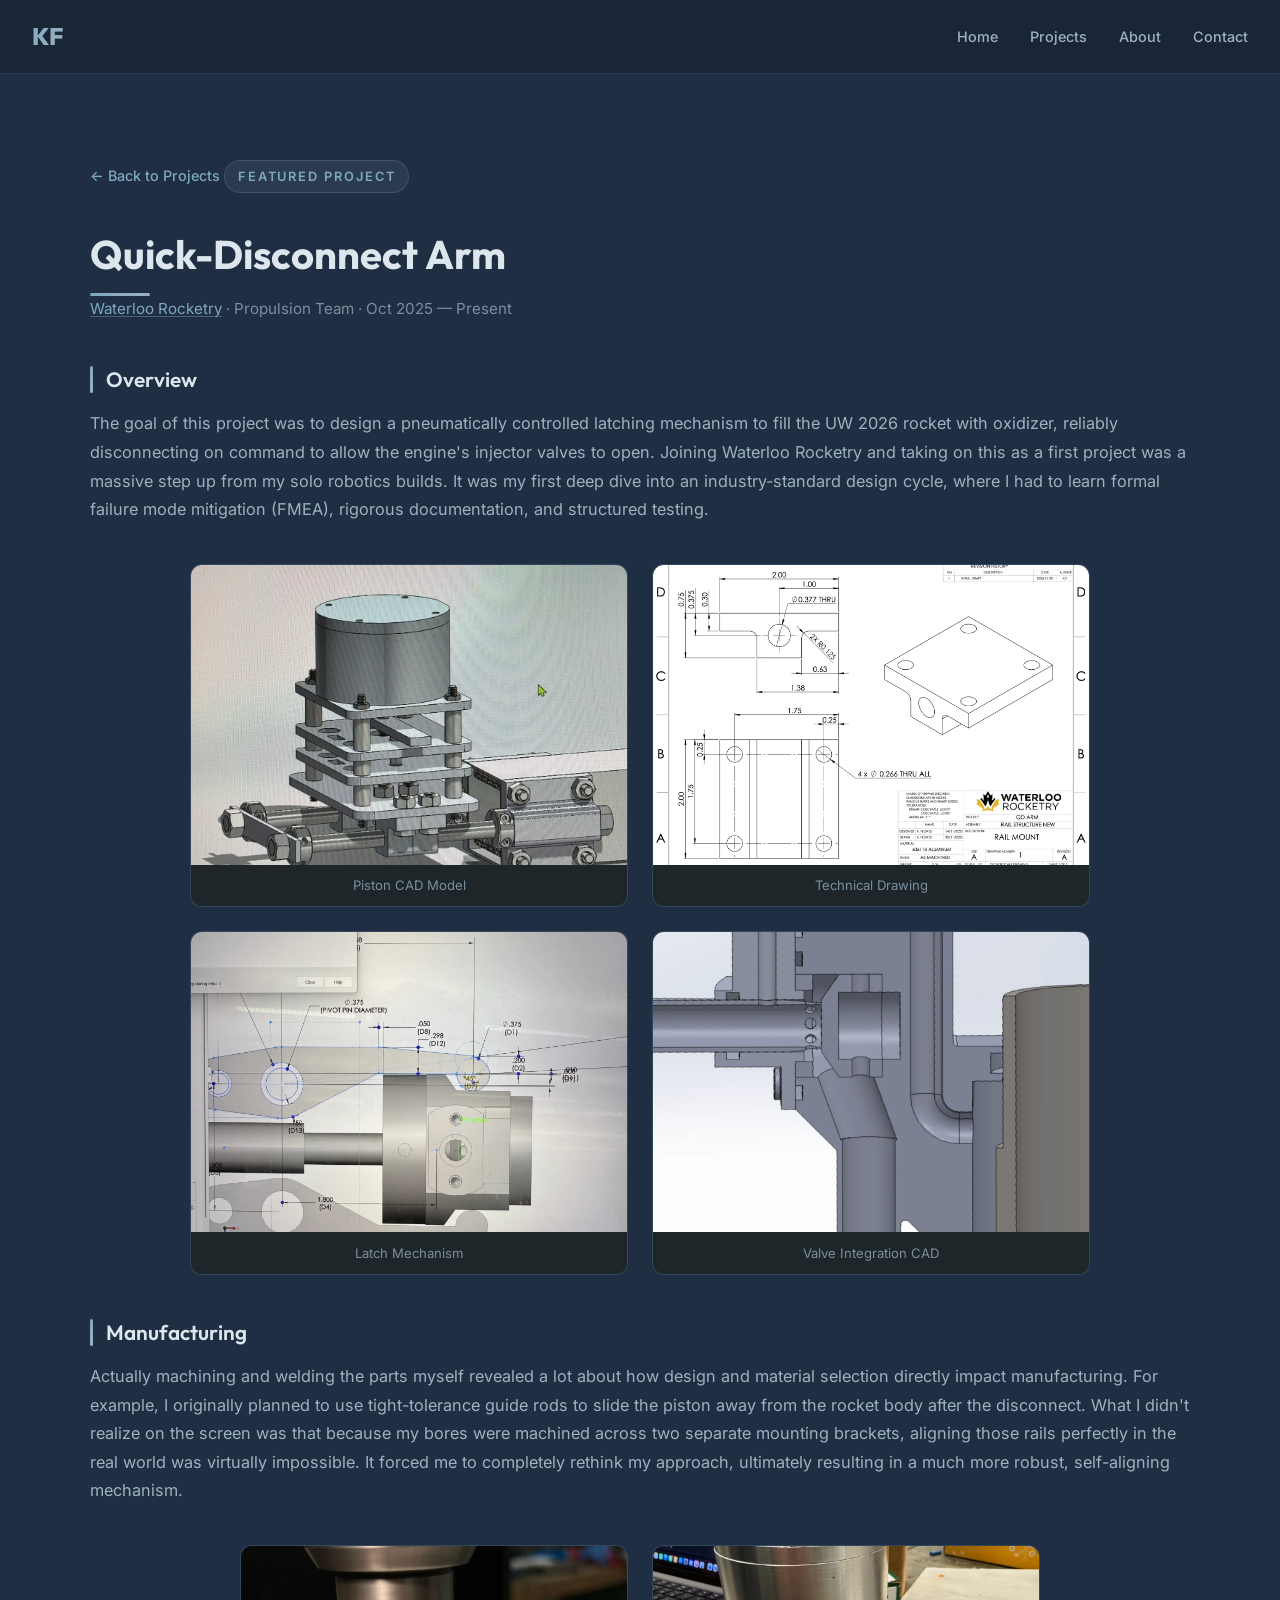
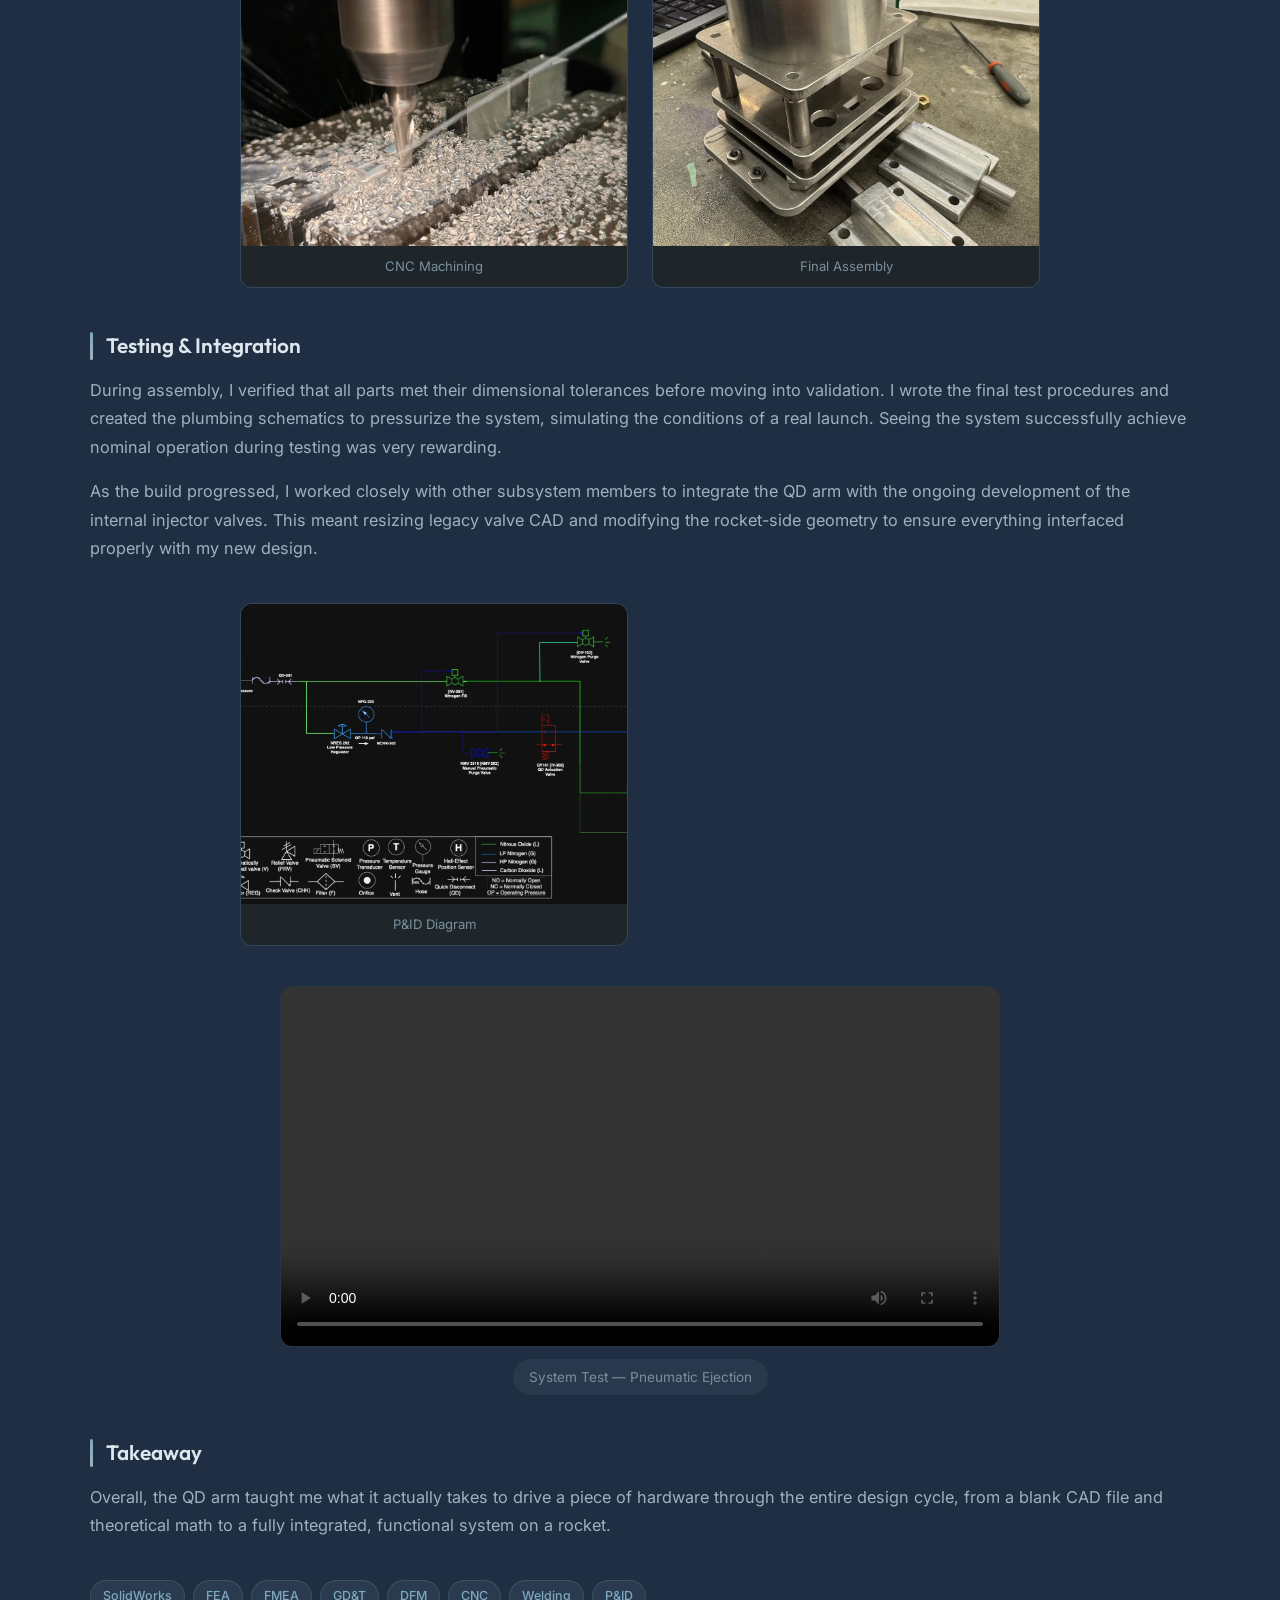
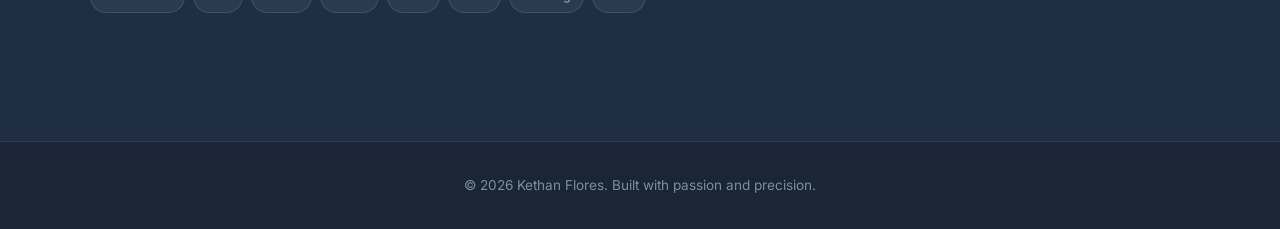
==== commit 6b8522b7: "done hopefully" ====
--- a/qd.html
+++ b/qd.html
@@ -91,7 +91,7 @@
       </div>
 
       <!-- P&ID Diagram -->
-      <div class="showcase-gallery showcase-gallery--2col">
+      <div class="showcase-gallery showcase-gallery--centered">
         <div class="gallery-item gallery-item--wide" data-full="assets/qd_pid.webp">
           <img src="assets/qd_pid.webp" alt="QD Arm — P&ID diagram" loading="lazy">
           <span class="gallery-caption">P&amp;ID Diagram</span>
--- a/style.css
+++ b/style.css
@@ -1,28 +1,28 @@
 /* ============================================================
-   DESIGN TOKENS — Cool Dark Palette
+   DESIGN TOKENS — Cold Blue Palette
    ============================================================ */
 :root {
-  /* Palette from palette.png */
-  --color-charcoal: #2d3333;
-  --color-steel: #415a62;
-  --color-grey-blue: #abc7c9;
-  --color-offwhite: #e9f6f2;
+  /* Core Palette */
+  --color-charcoal: #27374D;
+  --color-steel: #526D82;
+  --color-grey-blue: #9DB2BF;
+  --color-offwhite: #DDE6ED;
 
   /* Derived palette */
-  --bg-primary: #1e2525;
-  --bg-secondary: #263030;
-  --bg-card: rgba(65, 90, 98, 0.18);
-  --border-glass: rgba(171, 199, 201, 0.15);
-  --text-primary: #e9f6f2;
-  --text-secondary: #abc7c9;
-  --text-muted: #7a9ba0;
-  --accent-1: #abc7c9;
-  --accent-2: #7eb8bd;
-  --accent-3: #415a62;
-  --gradient-hero: linear-gradient(135deg, #1e2525 0%, #263030 40%, #2d3333 100%);
+  --bg-primary: #1a2536;
+  --bg-secondary: #1f2e42;
+  --bg-card: rgba(82, 109, 130, 0.15);
+  --border-glass: rgba(157, 178, 191, 0.15);
+  --text-primary: #DDE6ED;
+  --text-secondary: #9DB2BF;
+  --text-muted: #7a8f9e;
+  --accent-1: #9DB2BF;
+  --accent-2: #7ea8bf;
+  --accent-3: #526D82;
+  --gradient-hero: linear-gradient(135deg, #1a2536 0%, #1f2e42 40%, #27374D 100%);
   --gradient-accent: linear-gradient(135deg, var(--accent-2), var(--accent-1));
-  --gradient-card: linear-gradient(135deg, rgba(65,90,98,0.12), rgba(171,199,201,0.06));
-  --shadow-glow: 0 0 40px rgba(171, 199, 201, 0.08);
+  --gradient-card: linear-gradient(135deg, rgba(82,109,130,0.10), rgba(157,178,191,0.05));
+  --shadow-glow: 0 0 40px rgba(157, 178, 191, 0.08);
 
   /* Typography */
   --font-heading: 'Outfit', sans-serif;
@@ -60,8 +60,8 @@
 img { max-width: 100%; display: block; }
 
 ::selection {
-  background: rgba(171, 199, 201, 0.3);
-  color: #e9f6f2;
+  background: rgba(157, 178, 191, 0.3);
+  color: #DDE6ED;
 }
 
 /* Inline links (e.g. Waterloo Rocketry) */
@@ -97,13 +97,13 @@
   padding: 1rem 2rem;
   backdrop-filter: blur(16px);
   -webkit-backdrop-filter: blur(16px);
-  background: rgba(30, 37, 37, 0.85);
+  background: rgba(26, 37, 54, 0.85);
   border-bottom: 1px solid var(--border-glass);
   transition: background 0.3s, box-shadow 0.3s;
 }
 
 .navbar.scrolled {
-  background: rgba(30, 37, 37, 0.95);
+  background: rgba(26, 37, 54, 0.95);
   box-shadow: 0 4px 30px rgba(0, 0, 0, 0.2);
 }
 
@@ -197,7 +197,7 @@
 
 .nav-close:hover {
   border-color: var(--accent-2);
-  background: rgba(171, 199, 201, 0.1);
+  background: rgba(157, 178, 191, 0.1);
 }
 
 /* ============================================================
@@ -250,7 +250,7 @@
   font-size: clamp(2.5rem, 7vw, 5rem);
   font-weight: 800;
   line-height: 1.1;
-  background: linear-gradient(135deg, #e9f6f2 0%, #abc7c9 50%, #7eb8bd 100%);
+  background: linear-gradient(135deg, #DDE6ED 0%, #9DB2BF 50%, #7ea8bf 100%);
   -webkit-background-clip: text;
   -webkit-text-fill-color: transparent;
   background-clip: text;
@@ -290,8 +290,7 @@
   border-radius: 18px;
   overflow: hidden;
   border: 2px solid var(--color-steel);
-  box-shadow: 0 16px 50px rgba(0, 0, 0, 0.3), 0 0 60px rgba(171, 199, 201, 0.06);
-  transition: transform 0.5s var(--ease-out), box-shadow 0.5s var(--ease-out);
+  box-shadow: 0 16px 50px rgba(0, 0, 0, 0.3);
   position: relative;
 }
 
@@ -312,10 +311,7 @@
   display: block;
 }
 
-.hero-portrait:hover {
-  transform: translateY(-4px);
-  box-shadow: 0 20px 60px rgba(0, 0, 0, 0.35), 0 0 80px rgba(171, 199, 201, 0.1);
-}
+
 
 /* Primary — larger face portrait */
 .hero-portrait--primary {
@@ -327,7 +323,7 @@
 .hero-portrait--secondary {
   width: 180px;
   height: 280px;
-  border-color: rgba(65, 90, 98, 0.7);
+  border-color: rgba(82, 109, 130, 0.5);
 }
 
 .hero-portrait--secondary::before {
@@ -350,13 +346,13 @@
 
 .btn-primary {
   background: var(--gradient-accent);
-  color: #1e2525;
+  color: #1a2536;
   border: none;
 }
 
 .btn-primary:hover {
   transform: translateY(-2px);
-  box-shadow: 0 8px 30px rgba(171, 199, 201, 0.25);
+  box-shadow: 0 8px 30px rgba(157, 178, 191, 0.25);
 }
 
 .btn-outline {
@@ -369,7 +365,7 @@
 .btn-outline:hover {
   border-color: var(--accent-1);
   transform: translateY(-2px);
-  box-shadow: 0 8px 30px rgba(171, 199, 201, 0.1);
+  box-shadow: 0 8px 30px rgba(157, 178, 191, 0.1);
 }
 
 /* Scroll indicator */
@@ -455,7 +451,7 @@
 
 .glass-card:hover {
   transform: translateY(-4px);
-  border-color: rgba(171, 199, 201, 0.3);
+  border-color: rgba(157, 178, 191, 0.3);
   box-shadow: var(--shadow-glow);
 }
 
@@ -491,8 +487,7 @@
 }
 
 .project-card:hover {
-  border-color: rgba(171, 199, 201, 0.3);
-  box-shadow: 0 12px 50px rgba(0, 0, 0, 0.2), var(--shadow-glow);
+  border-color: rgba(157, 178, 191, 0.25);
 }
 
 .project-card--reverse {
@@ -574,8 +569,8 @@
   color: var(--accent-2);
   margin-bottom: 0.5rem;
   padding: 0.3rem 0.8rem;
-  background: rgba(171, 199, 201, 0.1);
-  border: 1px solid rgba(171, 199, 201, 0.2);
+  background: rgba(157, 178, 191, 0.1);
+  border: 1px solid rgba(157, 178, 191, 0.2);
   border-radius: 50px;
 }
 
@@ -662,6 +657,8 @@
   grid-template-columns: repeat(2, 1fr);
   gap: 1.5rem;
   max-width: 900px;
+  margin-left: auto;
+  margin-right: auto;
 }
 
 /* Centered gallery — for manufacturing images */
@@ -682,12 +679,11 @@
   border: 1px solid var(--border-glass);
   cursor: pointer;
   transition: box-shadow 0.4s var(--ease-out);
-  background: rgba(65, 90, 98, 0.1);
-}
-
-/* FIX: No translateY or scale on hover — only box-shadow to avoid layout shift and text transform weirdness */
+  background: rgba(82, 109, 130, 0.08);
+}
+
 .gallery-item:hover {
-  box-shadow: 0 12px 40px rgba(0, 0, 0, 0.2), 0 0 30px rgba(171, 199, 201, 0.06);
+  box-shadow: 0 8px 30px rgba(0, 0, 0, 0.15);
 }
 
 .gallery-item img {
@@ -731,7 +727,7 @@
   max-width: 720px;
   border-radius: 12px;
   border: 1px solid var(--border-glass);
-  background: #1a2020;
+  background: #152030;
   margin: 0 auto;
   display: block;
 }
@@ -740,7 +736,7 @@
   display: inline-block;
   margin-top: 0.75rem;
   padding: 0.4rem 1rem;
-  background: rgba(171, 199, 201, 0.08);
+  background: rgba(157, 178, 191, 0.08);
   border-radius: 50px;
   font-size: 0.85rem;
 }
@@ -761,14 +757,9 @@
   font-size: 0.78rem;
   font-weight: 500;
   border-radius: 50px;
-  background: rgba(171, 199, 201, 0.1);
+  background: rgba(157, 178, 191, 0.1);
   color: var(--accent-2);
-  border: 1px solid rgba(171, 199, 201, 0.18);
-  transition: background 0.3s;
-}
-
-.tag:hover {
-  background: rgba(171, 199, 201, 0.2);
+  border: 1px solid rgba(157, 178, 191, 0.18);
 }
 
 /* ============================================================
@@ -819,7 +810,7 @@
   border-radius: 20px;
   overflow: hidden;
   border: 3px solid var(--color-steel);
-  box-shadow: 0 20px 60px rgba(0, 0, 0, 0.25), 0 0 60px rgba(171, 199, 201, 0.04);
+  box-shadow: 0 20px 60px rgba(0, 0, 0, 0.25);
   position: relative;
 }
 
@@ -919,7 +910,7 @@
   position: fixed;
   inset: 0;
   z-index: 9999;
-  background: rgba(30, 37, 37, 0.92);
+  background: rgba(26, 37, 54, 0.92);
   backdrop-filter: blur(8px);
   display: flex;
   align-items: center;
@@ -992,7 +983,7 @@
     flex-direction: column;
     justify-content: center;
     align-items: center;
-    background: rgba(30, 37, 37, 0.97);
+    background: rgba(26, 37, 54, 0.97);
     backdrop-filter: blur(20px);
     -webkit-backdrop-filter: blur(20px);
     transition: right 0.4s var(--ease-out);
